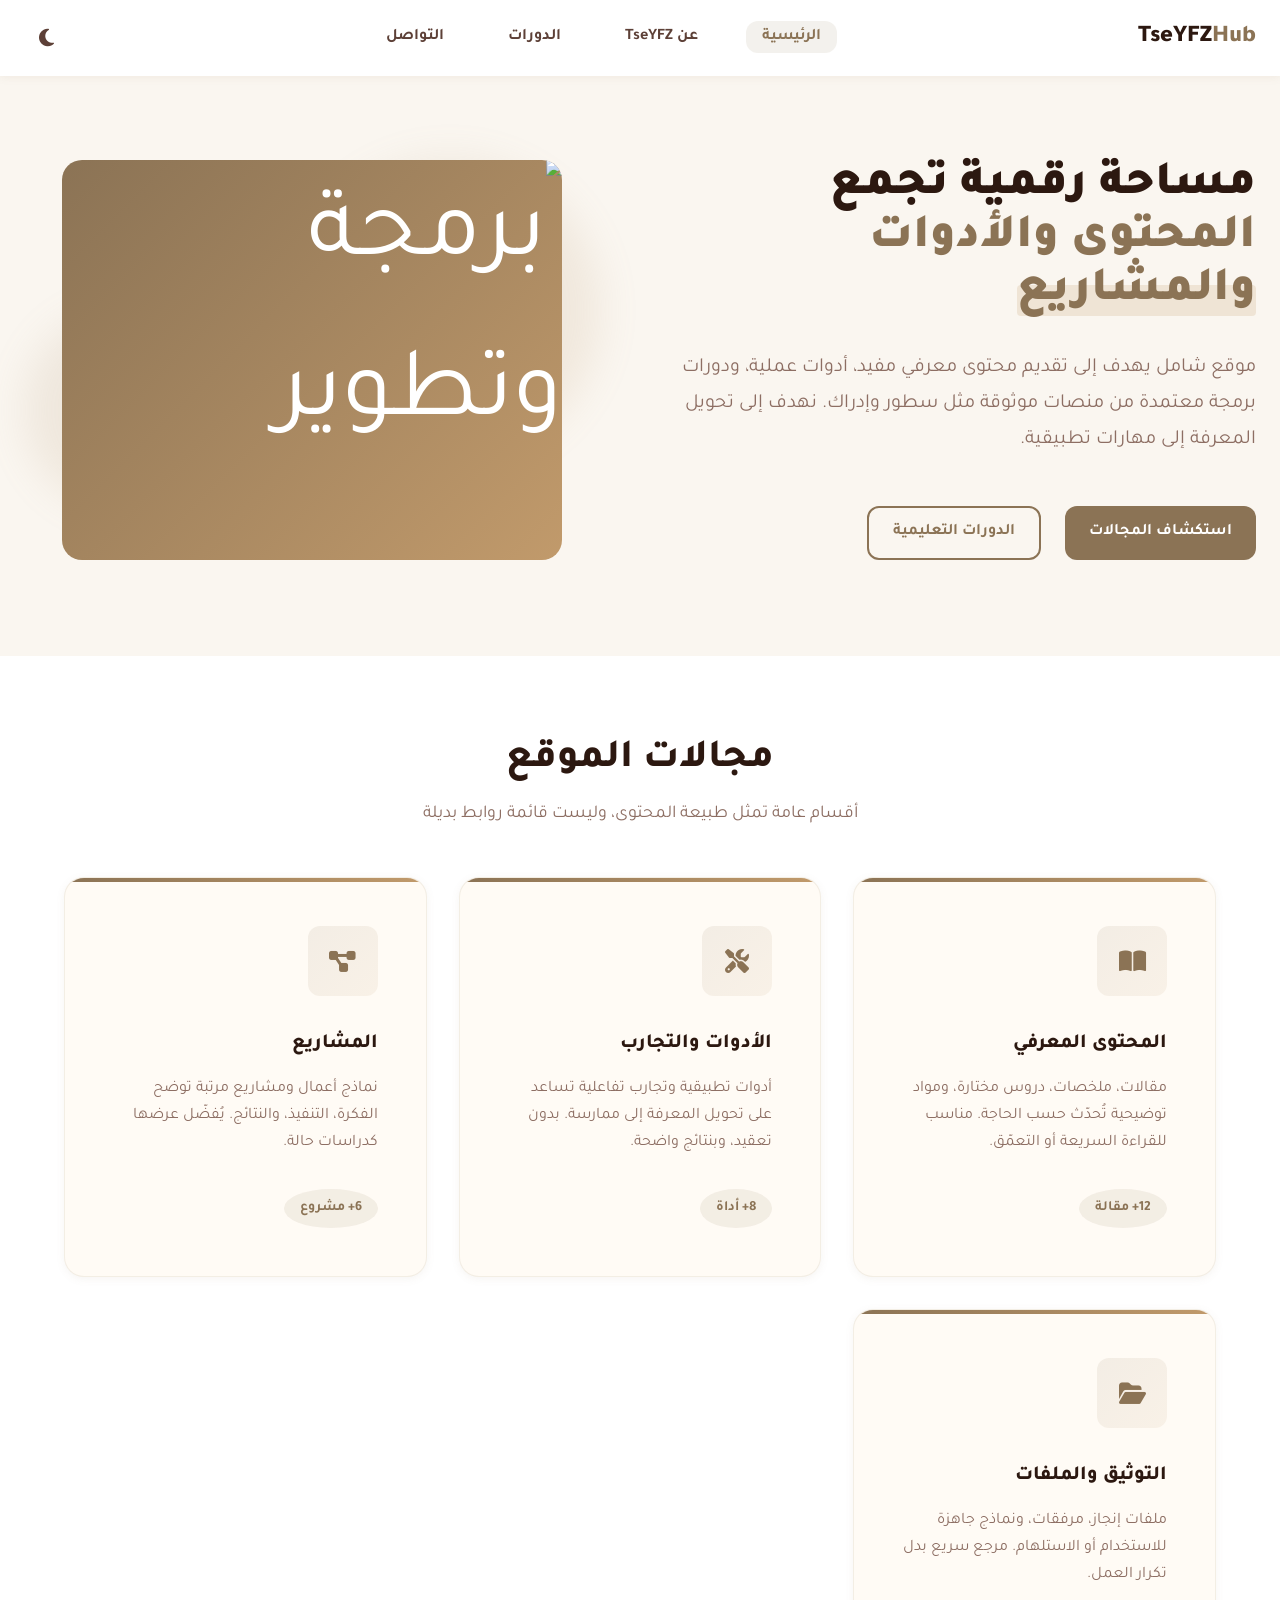
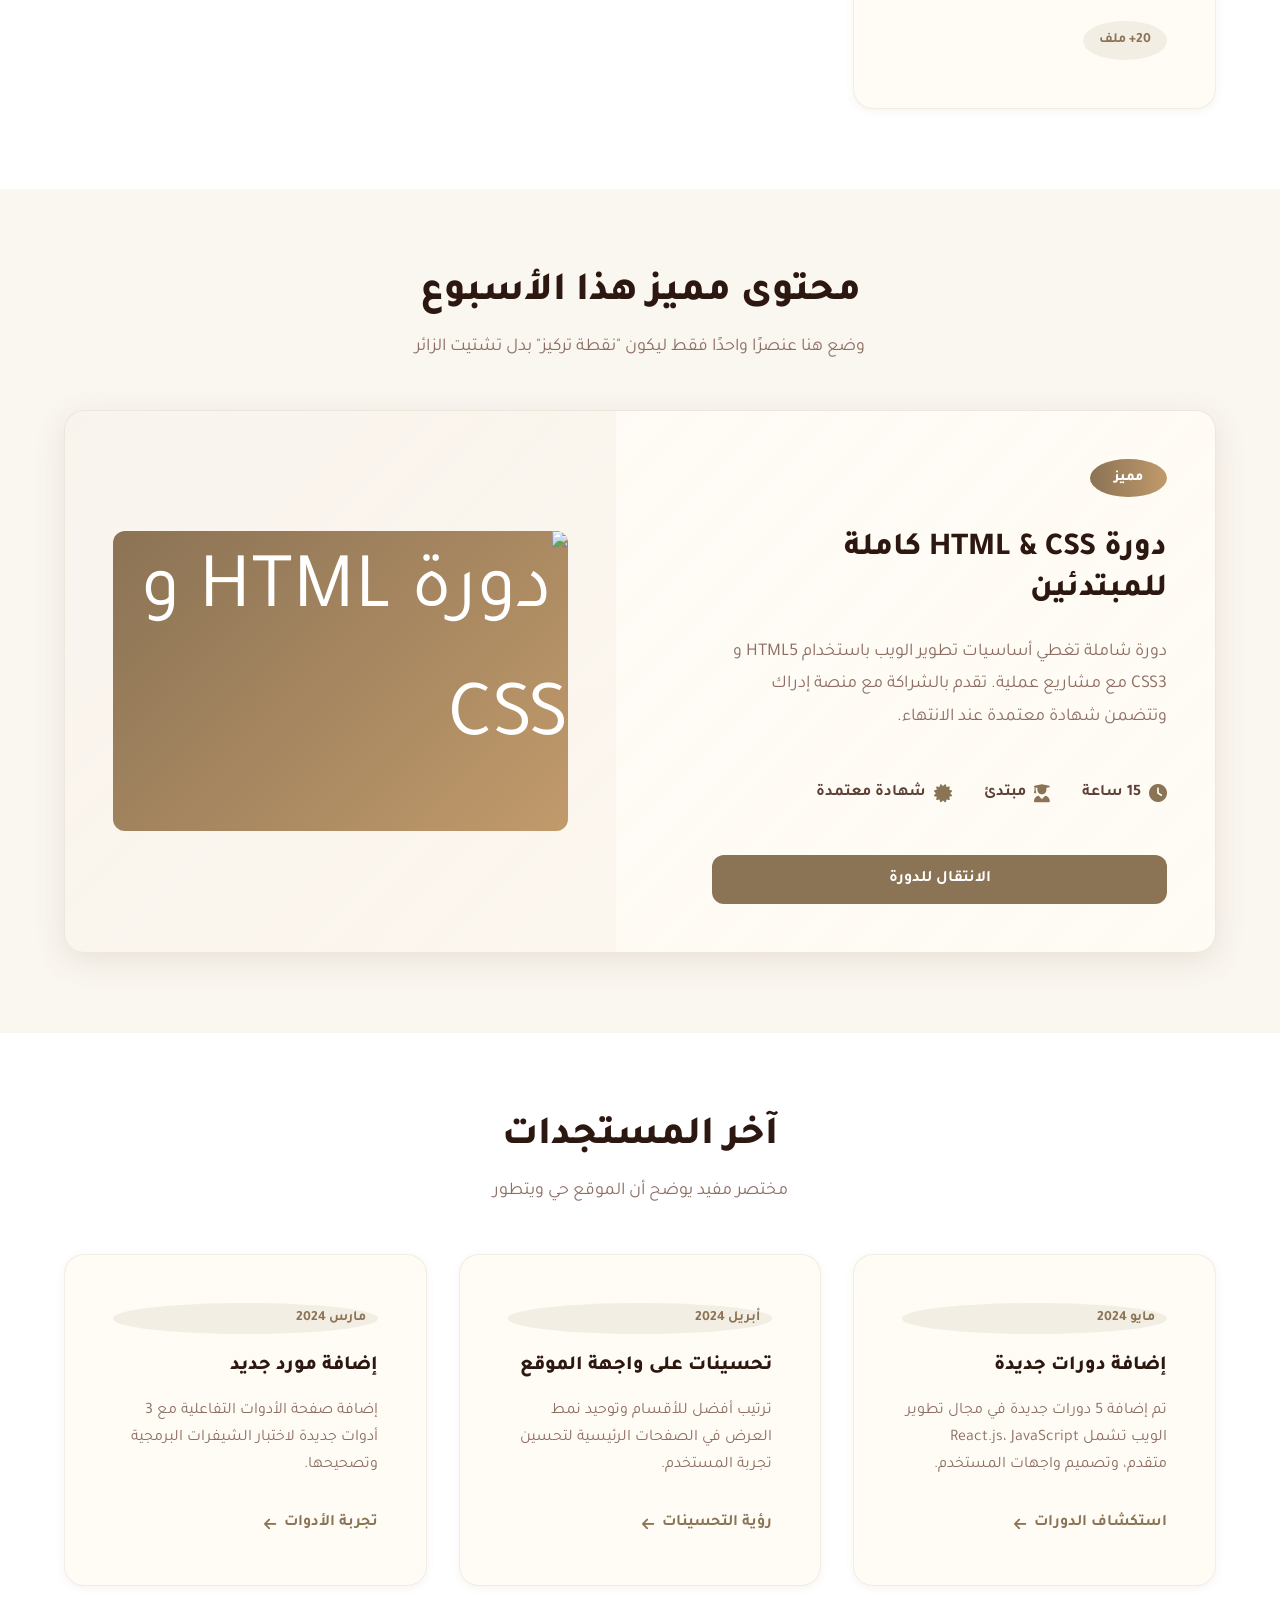
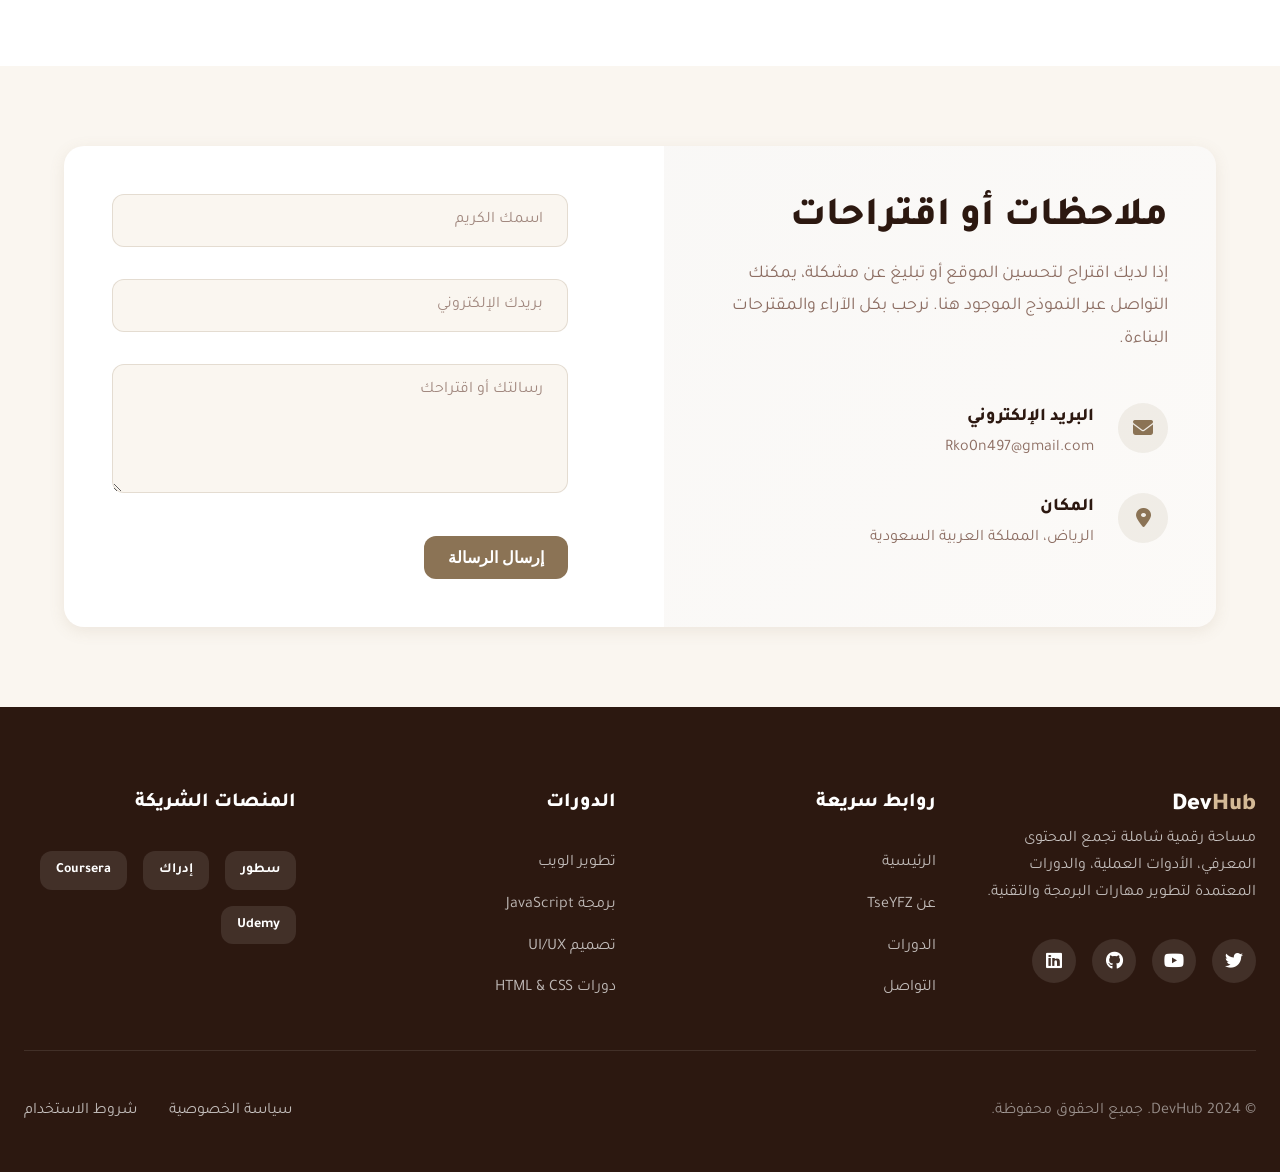
==== index.html @ 68498451 "Add files via upload" ====
<!DOCTYPE html>
<html lang="ar" dir="rtl">
<head>
    <meta charset="UTF-8">
    <meta name="viewport" content="width=device-width, initial-scale=1.0">
    <title>مطور ويب | مساحة رقمية للمعرفة والتطوير</title>
    <link rel="stylesheet" href="style.css">
    <link rel="stylesheet" href="https://cdnjs.cloudflare.com/ajax/libs/font-awesome/6.4.0/css/all.min.css">
    <link rel="preconnect" href="https://fonts.googleapis.com">
    <link rel="preconnect" href="https://fonts.gstatic.com" crossorigin>
    <link href="https://fonts.googleapis.com/css2?family=Tajawal:wght@300;400;500;700;800;900&display=swap" rel="stylesheet">
    <link rel="stylesheet" href="https://cdnjs.cloudflare.com/ajax/libs/font-awesome/6.4.0/css/all.min.css">
</head>
<body>
    <!-- شريط التنقل -->
    <nav class="navbar">
        <div class="nav-container">
            <div class="logo">
                <a href="index.html">TseYFZ<span>Hub</span></a>
            </div>
            <ul class="nav-menu">
                <li><a href="index.html" class="active">الرئيسية</a></li>
                <li><a href="about.html">عن TseYFZ</a></li>
                <li><a href="courses.html">الدورات</a></li>
                <li><a href="#contact">التواصل</a></li>
            </ul>
            <div class="nav-actions">
                <button class="theme-toggle" id="themeToggle" aria-label="تبديل وضع الألوان">
                    <i class="fas fa-moon"></i>
                </button>
                <div class="mobile-menu-btn" id="mobileMenuBtn">
                    <span></span>
                    <span></span>
                    <span></span>
                </div>
            </div>
        </div>
    </nav>

    <!-- القسم الرئيسي -->
    <section class="hero">
        <div class="hero-container">
            <div class="hero-content">
                <h1 class="hero-title">مساحة رقمية تجمع <span class="highlight">المحتوى والأدوات والمشاريع</span></h1>
                <p class="hero-description">
                    موقع شامل يهدف إلى تقديم محتوى معرفي مفيد، أدوات عملية، ودورات برمجة معتمدة من منصات موثوقة مثل سطور وإدراك. نهدف إلى تحويل المعرفة إلى مهارات تطبيقية.
                </p>
                <div class="hero-buttons">
                    <a href="#domains" class="btn btn-primary">استكشاف المجالات</a>
                    <a href="courses.html" class="btn btn-secondary">الدورات التعليمية</a>
                </div>
            </div>
            <div class="hero-image">
                <div class="floating-shape shape-1"></div>
                <div class="floating-shape shape-2"></div>
                <div class="floating-shape shape-3"></div>
                <img src="https://i.postimg.cc/tJmXvW1V/lqtt-shasht-5-2-2026-161157-www-bing-com.jpg" alt="برمجة وتطوير" class="hero-img">
            </div>
        </div>
    </section>

    <!-- مجالات الموقع -->
    <section class="domains-section" id="domains">
        <div class="section-container">
            <div class="section-header">
                <h2 class="section-title">مجالات الموقع</h2>
                <p class="section-subtitle">أقسام عامة تمثل طبيعة المحتوى، وليست قائمة روابط بديلة</p>
            </div>
            <div class="domains-grid">
                <div class="domain-card">
                    <div class="domain-icon">
                        <i class="fas fa-book-open"></i>
                    </div>
                    <h3 class="domain-title">المحتوى المعرفي</h3>
                    <p class="domain-description">
                        مقالات، ملخصات، دروس مختارة، ومواد توضيحية تُحدّث حسب الحاجة. مناسب للقراءة السريعة أو التعمّق.
                    </p>
                    <div class="domain-count">12+ مقالة</div>
                </div>
                <div class="domain-card">
                    <div class="domain-icon">
                        <i class="fas fa-tools"></i>
                    </div>
                    <h3 class="domain-title">الأدوات والتجارب</h3>
                    <p class="domain-description">
                        أدوات تطبيقية وتجارب تفاعلية تساعد على تحويل المعرفة إلى ممارسة. بدون تعقيد، وبنتائج واضحة.
                    </p>
                    <div class="domain-count">8+ أداة</div>
                </div>
                <div class="domain-card">
                    <div class="domain-icon">
                        <i class="fas fa-project-diagram"></i>
                    </div>
                    <h3 class="domain-title">المشاريع</h3>
                    <p class="domain-description">
                        نماذج أعمال ومشاريع مرتبة توضح الفكرة، التنفيذ، والنتائج. يُفضّل عرضها كدراسات حالة.
                    </p>
                    <div class="domain-count">6+ مشروع</div>
                </div>
                <div class="domain-card">
                    <div class="domain-icon">
                        <i class="fas fa-folder-open"></i>
                    </div>
                    <h3 class="domain-title">التوثيق والملفات</h3>
                    <p class="domain-description">
                        ملفات إنجاز، مرفقات، ونماذج جاهزة للاستخدام أو الاستلهام. مرجع سريع بدل تكرار العمل.
                    </p>
                    <div class="domain-count">20+ ملف</div>
                </div>
            </div>
        </div>
    </section>

    <!-- محتوى الأسبوع المميز -->
    <section class="featured-section">
        <div class="section-container">
            <div class="section-header">
                <h2 class="section-title">محتوى مميز هذا الأسبوع</h2>
                <p class="section-subtitle">وضع هنا عنصرًا واحدًا فقط ليكون "نقطة تركيز" بدل تشتيت الزائر</p>
            </div>
            <div class="featured-card">
                <div class="featured-content">
                    <div class="featured-badge">مميز</div>
                    <h3 class="featured-title">دورة HTML & CSS كاملة للمبتدئين</h3>
                    <p class="featured-description">
                        دورة شاملة تغطي أساسيات تطوير الويب باستخدام HTML5 و CSS3 مع مشاريع عملية. تقدم بالشراكة مع منصة إدراك وتتضمن شهادة معتمدة عند الانتهاء.
                    </p>
                    <div class="featured-stats">
                        <div class="stat">
                            <i class="fas fa-clock"></i>
                            <span>15 ساعة</span>
                        </div>
                        <div class="stat">
                            <i class="fas fa-user-graduate"></i>
                            <span>مبتدئ</span>
                        </div>
                        <div class="stat">
                            <i class="fas fa-certificate"></i>
                            <span>شهادة معتمدة</span>
                        </div>
                    </div>
                    <a href="courses.html" class="btn btn-primary">الانتقال للدورة</a>
                </div>
                <div class="featured-image">
                    <img src="https://img.freepik.com/free-photo/html-system-websites-concept_23-2150376770.jpg" alt="دورة HTML و CSS">
                </div>
            </div>
        </div>
    </section>

    <!-- آخر المستجدات -->
    <section class="updates-section">
        <div class="section-container">
            <div class="section-header">
                <h2 class="section-title">آخر المستجدات</h2>
                <p class="section-subtitle">مختصر مفيد يوضح أن الموقع حي ويتطور</p>
            </div>
            <div class="updates-grid">
                <div class="update-card">
                    <div class="update-date">مايو 2024</div>
                    <h3 class="update-title">إضافة دورات جديدة</h3>
                    <p class="update-description">
                        تم إضافة 5 دورات جديدة في مجال تطوير الويب تشمل React.js، JavaScript متقدم، وتصميم واجهات المستخدم.
                    </p>
                    <a href="courses.html" class="update-link">استكشاف الدورات <i class="fas fa-arrow-left"></i></a>
                </div>
                <div class="update-card">
                    <div class="update-date">أبريل 2024</div>
                    <h3 class="update-title">تحسينات على واجهة الموقع</h3>
                    <p class="update-description">
                        ترتيب أفضل للأقسام وتوحيد نمط العرض في الصفحات الرئيسية لتحسين تجربة المستخدم.
                    </p>
                    <a href="index.html" class="update-link">رؤية التحسينات <i class="fas fa-arrow-left"></i></a>
                </div>
                <div class="update-card">
                    <div class="update-date">مارس 2024</div>
                    <h3 class="update-title">إضافة مورد جديد</h3>
                    <p class="update-description">
                        إضافة صفحة الأدوات التفاعلية مع 3 أدوات جديدة لاختبار الشيفرات البرمجية وتصحيحها.
                    </p>
                    <a href="#" class="update-link">تجربة الأدوات <i class="fas fa-arrow-left"></i></a>
                </div>
            </div>
        </div>
    </section>

    <!-- التواصل -->
    <section class="contact-section" id="contact">
        <div class="section-container">
            <div class="contact-container">
                <div class="contact-info">
                    <h2 class="section-title">ملاحظات أو اقتراحات</h2>
                    <p class="contact-description">
                        إذا لديك اقتراح لتحسين الموقع أو تبليغ عن مشكلة، يمكنك التواصل عبر النموذج الموجود هنا. نرحب بكل الآراء والمقترحات البناءة.
                    </p>
                    <div class="contact-details">
                        <div class="contact-item">
                            <i class="fas fa-envelope"></i>
                            <div>
                                <h4>البريد الإلكتروني</h4>
                                <p>Rko0n497@gmail.com</p>
                            </div>
                        </div>
                        <div class="contact-item">
                            <i class="fas fa-map-marker-alt"></i>
                            <div>
                                <h4>المكان</h4>
                                <p>الرياض، المملكة العربية السعودية</p>
                            </div>
                        </div>
                    </div>
                </div>
                <div class="contact-form">
                    <form id="contactForm">
                        <div class="form-group">
                            <input type="text" id="name" placeholder="اسمك الكريم" required>
                        </div>
                        <div class="form-group">
                            <input type="email" id="email" placeholder="بريدك الإلكتروني" required>
                        </div>
                        <div class="form-group">
                            <textarea id="message" rows="5" placeholder="رسالتك أو اقتراحك" required></textarea>
                        </div>
                        <button type="submit" class="btn btn-primary">إرسال الرسالة</button>
                    </form>
                </div>
            </div>
        </div>
    </section>

    <!-- تذييل الصفحة -->
    <footer class="footer">
        <div class="footer-container">
            <div class="footer-grid">
                <div class="footer-col">
                    <div class="logo">
                        <a href="index.html">Dev<span>Hub</span></a>
                    </div>
                    <p class="footer-description">
                        مساحة رقمية شاملة تجمع المحتوى المعرفي، الأدوات العملية، والدورات المعتمدة لتطوير مهارات البرمجة والتقنية.
                    </p>
                    <div class="social-links">
                        <a href="#" aria-label="تويتر"><i class="fab fa-twitter"></i></a>
                        <a href="#" aria-label="يوتيوب"><i class="fab fa-youtube"></i></a>
                        <a href="#" aria-label="جيت هاب"><i class="fab fa-github"></i></a>
                        <a href="#" aria-label="لينكد إن"><i class="fab fa-linkedin"></i></a>
                    </div>
                </div>
                <div class="footer-col">
                    <h3 class="footer-title">روابط سريعة</h3>
                    <ul class="footer-links">
                        <li><a href="index.html">الرئيسية</a></li>
                        <li><a href="about.html">عن TseYFZ</a></li>
                        <li><a href="courses.html">الدورات</a></li>
                        <li><a href="#contact">التواصل</a></li>
                    </ul>
                </div>
                <div class="footer-col">
                    <h3 class="footer-title">الدورات</h3>
                    <ul class="footer-links">
                        <li><a href="courses.html">تطوير الويب</a></li>
                        <li><a href="courses.html">برمجة JavaScript</a></li>
                        <li><a href="courses.html">تصميم UI/UX</a></li>
                        <li><a href="courses.html">دورات HTML & CSS</a></li>
                    </ul>
                </div>
                <div class="footer-col">
                    <h3 class="footer-title">المنصات الشريكة</h3>
                    <div class="platforms">
                        <div class="platform">سطور</div>
                        <div class="platform">إدراك</div>
                        <div class="platform">Coursera</div>
                        <div class="platform">Udemy</div>
                    </div>
                </div>
            </div>
            <div class="footer-bottom">
                <p class="copyright">© 2024 DevHub. جميع الحقوق محفوظة.</p>
                <div class="footer-links-bottom">
                    <a href="#">سياسة الخصوصية</a>
                    <a href="#">شروط الاستخدام</a>
                </div>
            </div>
        </div>
    </footer>

    <script src="script.js"></script>
</body>
</html>
---- style.css ----
/* ===========================================
   إعدادات عامة وأساسيات الموقع
   =========================================== */
:root {
    /* الألوان الرئيسية - مستوحاة من alnutayfi.com */
    --primary-color: #8B7355; /* البني الدافئ */
    --primary-dark: #6F5B41;
    --primary-light: #A99276;
    --secondary-color: #D4B996; /* البيج الفاتح */
    --accent-color: #C19A6B; /* ذهبي فاتح */
    
    /* ألوان النص */
    --text-dark: #2C1810;
    --text-medium: #5D4037;
    --text-light: #8D6E63;
    --text-lighter: #A1887F;
    
    /* ألوان الخلفيات */
    --bg-light: #FAF6F0;
    --bg-white: #FFFFFF;
    --bg-card: #FFFBF5;
    --bg-footer: #2C1810;
    
    /* ألوان إضافية */
    --success-color: #4CAF50;
    --warning-color: #FF9800;
    --error-color: #F44336;
    --info-color: #2196F3;
    
    /* الظلال */
    --shadow-sm: 0 2px 8px rgba(139, 115, 85, 0.08);
    --shadow-md: 0 4px 16px rgba(139, 115, 85, 0.12);
    --shadow-lg: 0 8px 30px rgba(139, 115, 85, 0.15);
    
    /* الزوايا المستديرة */
    --radius-sm: 6px;
    --radius-md: 12px;
    --radius-lg: 20px;
    --radius-full: 50%;
    
    /* التباعد */
    --space-xs: 0.5rem;
    --space-sm: 1rem;
    --space-md: 1.5rem;
    --space-lg: 2rem;
    --space-xl: 3rem;
    --space-xxl: 5rem;
    
    /* الخطوط */
    --font-primary: 'Tajawal', -apple-system, BlinkMacSystemFont, 'Segoe UI', sans-serif;
    --font-size-xs: 0.75rem;
    --font-size-sm: 0.875rem;
    --font-size-md: 1rem;
    --font-size-lg: 1.125rem;
    --font-size-xl: 1.25rem;
    --font-size-2xl: 1.5rem;
    --font-size-3xl: 2rem;
    --font-size-4xl: 2.5rem;
    --font-size-5xl: 3rem;
    
    /* التحولات */
    --transition-fast: 0.2s ease;
    --transition-normal: 0.3s ease;
    --transition-slow: 0.5s ease;
}

/* وضع الألوان الداكن */
[data-theme="dark"] {
    --primary-color: #C19A6B;
    --primary-dark: #A99276;
    --primary-light: #8B7355;
    --secondary-color: #6F5B41;
    --accent-color: #D4B996;
    
    --text-dark: #FAF6F0;
    --text-medium: #E0D6C9;
    --text-light: #A1887F;
    --text-lighter: #8D6E63;
    
    --bg-light: #1A1209;
    --bg-white: #2C1810;
    --bg-card: #3E2A1E;
    --bg-footer: #1A1209;
    
    --shadow-sm: 0 2px 8px rgba(0, 0, 0, 0.2);
    --shadow-md: 0 4px 16px rgba(0, 0, 0, 0.3);
    --shadow-lg: 0 8px 30px rgba(0, 0, 0, 0.4);
}

/* إعادة الضبط */
* {
    margin: 0;
    padding: 0;
    box-sizing: border-box;
}

html {
    scroll-behavior: smooth;
}

body {
    font-family: var(--font-primary);
    color: var(--text-dark);
    background-color: var(--bg-light);
    line-height: 1.6;
    transition: background-color var(--transition-normal), color var(--transition-normal);
    overflow-x: hidden;
}

a {
    text-decoration: none;
    color: inherit;
    transition: color var(--transition-fast);
}

ul {
    list-style: none;
}

img {
    max-width: 100%;
    height: auto;
    display: block;
}

.container {
    width: 100%;
    max-width: 1400px;
    margin: 0 auto;
    padding: 0 var(--space-md);
}

.section-container {
    width: 100%;
    max-width: 1200px;
    margin: 0 auto;
    padding: 0 var(--space-md);
}

.btn {
    display: inline-flex;
    align-items: center;
    justify-content: center;
    padding: 0.75rem 1.5rem;
    border-radius: var(--radius-md);
    font-weight: 700;
    font-size: var(--font-size-md);
    cursor: pointer;
    transition: all var(--transition-normal);
    border: none;
    gap: 0.5rem;
}

.btn-primary {
    background-color: var(--primary-color);
    color: white;
}

.btn-primary:hover {
    background-color: var(--primary-dark);
    transform: translateY(-2px);
    box-shadow: var(--shadow-md);
}

.btn-secondary {
    background-color: transparent;
    color: var(--primary-color);
    border: 2px solid var(--primary-color);
}

.btn-secondary:hover {
    background-color: var(--primary-color);
    color: white;
    transform: translateY(-2px);
}

.section-header {
    text-align: center;
    margin-bottom: var(--space-xl);
}

.section-title {
    font-size: var(--font-size-4xl);
    font-weight: 800;
    color: var(--text-dark);
    margin-bottom: var(--space-sm);
    line-height: 1.2;
}

.section-subtitle {
    font-size: var(--font-size-lg);
    color: var(--text-light);
    max-width: 700px;
    margin: 0 auto;
}

.highlight {
    color: var(--primary-color);
    position: relative;
}

.highlight::after {
    content: '';
    position: absolute;
    bottom: 0;
    right: 0;
    width: 100%;
    height: 30%;
    background-color: rgba(193, 154, 107, 0.2);
    z-index: -1;
    border-radius: 4px;
}

/* ===========================================
   شريط التنقل
   =========================================== */
.navbar {
    position: fixed;
    top: 0;
    right: 0;
    width: 100%;
    background-color: rgba(255, 255, 255, 0.95);
    backdrop-filter: blur(10px);
    z-index: 1000;
    padding: 1rem 0;
    box-shadow: var(--shadow-sm);
    transition: all var(--transition-normal);
}

[data-theme="dark"] .navbar {
    background-color: rgba(44, 24, 16, 0.95);
}

.nav-container {
    display: flex;
    justify-content: space-between;
    align-items: center;
    max-width: 1400px;
    margin: 0 auto;
    padding: 0 var(--space-md);
}

.logo a {
    font-size: var(--font-size-2xl);
    font-weight: 900;
    color: var(--text-dark);
}

.logo span {
    color: var(--primary-color);
}

.nav-menu {
    display: flex;
    gap: var(--space-lg);
}

.nav-menu li a {
    font-weight: 700;
    font-size: var(--font-size-md);
    color: var(--text-medium);
    padding: 0.5rem 1rem;
    border-radius: var(--radius-md);
    transition: all var(--transition-fast);
}

.nav-menu li a:hover,
.nav-menu li a.active {
    color: var(--primary-color);
    background-color: rgba(139, 115, 85, 0.1);
}

.nav-actions {
    display: flex;
    align-items: center;
    gap: var(--space-md);
}

.theme-toggle {
    background: none;
    border: none;
    font-size: var(--font-size-xl);
    color: var(--text-medium);
    cursor: pointer;
    width: 44px;
    height: 44px;
    display: flex;
    align-items: center;
    justify-content: center;
    border-radius: var(--radius-full);
    transition: all var(--transition-fast);
}

.theme-toggle:hover {
    background-color: rgba(139, 115, 85, 0.1);
    color: var(--primary-color);
}

.mobile-menu-btn {
    display: none;
    flex-direction: column;
    gap: 4px;
    cursor: pointer;
    padding: 10px;
}

.mobile-menu-btn span {
    width: 25px;
    height: 3px;
    background-color: var(--text-dark);
    border-radius: 2px;
    transition: var(--transition-normal);
}

/* ===========================================
   القسم الرئيسي (Hero)
   =========================================== */
.hero {
    padding: 10rem 0 6rem;
    overflow: hidden;
    position: relative;
}

.hero-container {
    display: grid;
    grid-template-columns: 1fr 1fr;
    gap: var(--space-xxl);
    align-items: center;
    max-width: 1400px;
    margin: 0 auto;
    padding: 0 var(--space-md);
}

.hero-content {
    max-width: 600px;
}

.hero-title {
    font-size: var(--font-size-5xl);
    font-weight: 900;
    line-height: 1.1;
    margin-bottom: var(--space-lg);
    color: var(--text-dark);
}

.hero-description {
    font-size: var(--font-size-xl);
    color: var(--text-light);
    margin-bottom: var(--space-xl);
    line-height: 1.8;
}

.hero-buttons {
    display: flex;
    gap: var(--space-md);
    flex-wrap: wrap;
}

.hero-image {
    position: relative;
    display: flex;
    justify-content: center;
    align-items: center;
}

.hero-img {
    max-width: 100%;
    z-index: 2;
    position: relative;
    animation: float 6s ease-in-out infinite;
}

.floating-shape {
    position: absolute;
    border-radius: var(--radius-full);
    background: linear-gradient(135deg, var(--primary-light), var(--accent-color));
    opacity: 0.15;
    filter: blur(20px);
}

.shape-1 {
    width: 300px;
    height: 300px;
    top: 0;
    right: 0;
    animation: float 8s ease-in-out infinite 1s;
}

.shape-2 {
    width: 200px;
    height: 200px;
    bottom: 50px;
    left: 0;
    animation: float 10s ease-in-out infinite 2s;
}

.shape-3 {
    width: 150px;
    height: 150px;
    top: 50%;
    right: 100px;
    animation: float 7s ease-in-out infinite 0.5s;
}

@keyframes float {
    0%, 100% { transform: translateY(0); }
    50% { transform: translateY(-20px); }
}

/* ===========================================
   مجالات الموقع
   =========================================== */
.domains-section {
    padding: var(--space-xxl) 0;
    background-color: var(--bg-white);
}

.domains-grid {
    display: grid;
    grid-template-columns: repeat(auto-fit, minmax(280px, 1fr));
    gap: var(--space-lg);
}

.domain-card {
    background-color: var(--bg-card);
    border-radius: var(--radius-lg);
    padding: var(--space-xl);
    box-shadow: var(--shadow-sm);
    transition: all var(--transition-normal);
    border: 1px solid rgba(139, 115, 85, 0.1);
    position: relative;
    overflow: hidden;
}

.domain-card:hover {
    transform: translateY(-10px);
    box-shadow: var(--shadow-lg);
    border-color: var(--primary-light);
}

.domain-card::before {
    content: '';
    position: absolute;
    top: 0;
    right: 0;
    width: 100%;
    height: 4px;
    background: linear-gradient(90deg, var(--primary-color), var(--accent-color));
}

.domain-icon {
    width: 70px;
    height: 70px;
    background: linear-gradient(135deg, rgba(139, 115, 85, 0.1), rgba(193, 154, 107, 0.1));
    border-radius: var(--radius-md);
    display: flex;
    align-items: center;
    justify-content: center;
    margin-bottom: var(--space-lg);
    font-size: var(--font-size-2xl);
    color: var(--primary-color);
}

.domain-title {
    font-size: var(--font-size-xl);
    font-weight: 800;
    margin-bottom: var(--space-sm);
    color: var(--text-dark);
}

.domain-description {
    color: var(--text-light);
    margin-bottom: var(--space-lg);
    line-height: 1.7;
}

.domain-count {
    display: inline-block;
    padding: 0.5rem 1rem;
    background-color: rgba(139, 115, 85, 0.1);
    color: var(--primary-color);
    border-radius: var(--radius-full);
    font-weight: 700;
    font-size: var(--font-size-sm);
}

/* ===========================================
   محتوى الأسبوع المميز
   =========================================== */
.featured-section {
    padding: var(--space-xxl) 0;
    background-color: var(--bg-light);
}

.featured-card {
    display: grid;
    grid-template-columns: 1fr 1fr;
    gap: var(--space-xl);
    background: linear-gradient(135deg, var(--bg-card), rgba(255, 251, 245, 0.9));
    border-radius: var(--radius-lg);
    overflow: hidden;
    box-shadow: var(--shadow-lg);
    border: 1px solid rgba(139, 115, 85, 0.15);
}

.featured-content {
    padding: var(--space-xl);
    display: flex;
    flex-direction: column;
    justify-content: center;
}

.featured-badge {
    display: inline-block;
    background: linear-gradient(90deg, var(--primary-color), var(--accent-color));
    color: white;
    padding: 0.5rem 1.5rem;
    border-radius: var(--radius-full);
    font-weight: 800;
    font-size: var(--font-size-sm);
    margin-bottom: var(--space-lg);
    align-self: flex-start;
}

.featured-title {
    font-size: var(--font-size-3xl);
    font-weight: 800;
    margin-bottom: var(--space-md);
    color: var(--text-dark);
    line-height: 1.3;
}

.featured-description {
    color: var(--text-light);
    margin-bottom: var(--space-xl);
    line-height: 1.8;
    font-size: var(--font-size-lg);
}

.featured-stats {
    display: flex;
    gap: var(--space-lg);
    margin-bottom: var(--space-xl);
    flex-wrap: wrap;
}

.stat {
    display: flex;
    align-items: center;
    gap: 0.5rem;
    color: var(--text-medium);
    font-weight: 700;
}

.stat i {
    color: var(--primary-color);
    font-size: var(--font-size-lg);
}

.featured-image {
    display: flex;
    align-items: center;
    justify-content: center;
    padding: var(--space-xl);
    background: linear-gradient(135deg, rgba(139, 115, 85, 0.05), rgba(193, 154, 107, 0.05));
}

.featured-image img {
    max-width: 100%;
    border-radius: var(--radius-md);
}

/* ===========================================
   آخر المستجدات
   =========================================== */
.updates-section {
    padding: var(--space-xxl) 0;
    background-color: var(--bg-white);
}

.updates-grid {
    display: grid;
    grid-template-columns: repeat(auto-fit, minmax(320px, 1fr));
    gap: var(--space-lg);
}

.update-card {
    background-color: var(--bg-card);
    border-radius: var(--radius-lg);
    padding: var(--space-xl);
    box-shadow: var(--shadow-sm);
    transition: all var(--transition-normal);
    border: 1px solid rgba(139, 115, 85, 0.1);
    height: 100%;
    display: flex;
    flex-direction: column;
}

.update-card:hover {
    transform: translateY(-5px);
    box-shadow: var(--shadow-md);
    border-color: var(--primary-light);
}

.update-date {
    font-size: var(--font-size-sm);
    color: var(--primary-color);
    font-weight: 700;
    margin-bottom: var(--space-sm);
    display: inline-block;
    padding: 0.25rem 0.75rem;
    background-color: rgba(139, 115, 85, 0.1);
    border-radius: var(--radius-full);
}

.update-title {
    font-size: var(--font-size-xl);
    font-weight: 800;
    margin-bottom: var(--space-sm);
    color: var(--text-dark);
}

.update-description {
    color: var(--text-light);
    margin-bottom: var(--space-lg);
    line-height: 1.7;
    flex-grow: 1;
}

.update-link {
    color: var(--primary-color);
    font-weight: 700;
    display: inline-flex;
    align-items: center;
    gap: 0.5rem;
    margin-top: auto;
}

.update-link:hover {
    gap: 0.75rem;
}

.update-link i {
    font-size: var(--font-size-sm);
    transition: transform var(--transition-fast);
}

.update-link:hover i {
    transform: translateX(-5px);
}

/* ===========================================
   قسم التواصل
   =========================================== */
.contact-section {
    padding: var(--space-xxl) 0;
    background-color: var(--bg-light);
}

.contact-container {
    display: grid;
    grid-template-columns: 1fr 1fr;
    gap: var(--space-xl);
    background-color: var(--bg-white);
    border-radius: var(--radius-lg);
    overflow: hidden;
    box-shadow: var(--shadow-md);
}

.contact-info {
    padding: var(--space-xl);
    background: linear-gradient(135deg, rgba(139, 115, 85, 0.05), rgba(193, 154, 107, 0.05));
}

.contact-description {
    color: var(--text-light);
    margin-bottom: var(--space-xl);
    line-height: 1.8;
    font-size: var(--font-size-lg);
}

.contact-details {
    display: flex;
    flex-direction: column;
    gap: var(--space-lg);
}

.contact-item {
    display: flex;
    gap: var(--space-md);
    align-items: flex-start;
}

.contact-item i {
    font-size: var(--font-size-xl);
    color: var(--primary-color);
    background-color: rgba(139, 115, 85, 0.1);
    width: 50px;
    height: 50px;
    display: flex;
    align-items: center;
    justify-content: center;
    border-radius: var(--radius-full);
    flex-shrink: 0;
}

.contact-item h4 {
    font-size: var(--font-size-lg);
    font-weight: 800;
    margin-bottom: 0.25rem;
    color: var(--text-dark);
}

.contact-item p {
    color: var(--text-light);
}

.contact-form {
    padding: var(--space-xl);
}

.form-group {
    margin-bottom: var(--space-lg);
}

.form-group input,
.form-group textarea {
    width: 100%;
    padding: 1rem 1.5rem;
    border: 1px solid rgba(139, 115, 85, 0.2);
    border-radius: var(--radius-md);
    font-family: var(--font-primary);
    font-size: var(--font-size-md);
    color: var(--text-dark);
    background-color: var(--bg-light);
    transition: all var(--transition-fast);
}

.form-group input:focus,
.form-group textarea:focus {
    outline: none;
    border-color: var(--primary-color);
    box-shadow: 0 0 0 3px rgba(139, 115, 85, 0.1);
}

.form-group input::placeholder,
.form-group textarea::placeholder {
    color: var(--text-lighter);
}

/* ===========================================
   تذييل الصفحة
   =========================================== */
.footer {
    background-color: var(--bg-footer);
    color: white;
    padding: var(--space-xxl) 0 var(--space-xl);
}

.footer-container {
    max-width: 1400px;
    margin: 0 auto;
    padding: 0 var(--space-md);
}

.footer-grid {
    display: grid;
    grid-template-columns: repeat(auto-fit, minmax(250px, 1fr));
    gap: var(--space-xl);
    margin-bottom: var(--space-xl);
}

.footer-col {
    display: flex;
    flex-direction: column;
}

.footer .logo a {
    color: white;
    font-size: var(--font-size-2xl);
    margin-bottom: var(--space-md);
}

.footer .logo span {
    color: var(--secondary-color);
}

.footer-description {
    color: rgba(255, 255, 255, 0.7);
    margin-bottom: var(--space-lg);
    line-height: 1.7;
}

.social-links {
    display: flex;
    gap: var(--space-sm);
}

.social-links a {
    width: 44px;
    height: 44px;
    display: flex;
    align-items: center;
    justify-content: center;
    background-color: rgba(255, 255, 255, 0.1);
    border-radius: var(--radius-full);
    font-size: var(--font-size-lg);
    transition: all var(--transition-fast);
}

.social-links a:hover {
    background-color: var(--primary-color);
    transform: translateY(-3px);
}

.footer-title {
    font-size: var(--font-size-xl);
    font-weight: 800;
    margin-bottom: var(--space-lg);
    color: white;
}

.footer-links {
    display: flex;
    flex-direction: column;
    gap: var(--space-sm);
}

.footer-links li a {
    color: rgba(255, 255, 255, 0.7);
    transition: color var(--transition-fast);
}

.footer-links li a:hover {
    color: var(--secondary-color);
    padding-right: 5px;
}

.platforms {
    display: flex;
    flex-wrap: wrap;
    gap: var(--space-sm);
}

.platform {
    padding: 0.5rem 1rem;
    background-color: rgba(255, 255, 255, 0.1);
    border-radius: var(--radius-md);
    color: white;
    font-size: var(--font-size-sm);
    font-weight: 700;
}

.footer-bottom {
    display: flex;
    justify-content: space-between;
    align-items: center;
    padding-top: var(--space-xl);
    border-top: 1px solid rgba(255, 255, 255, 0.1);
    flex-wrap: wrap;
    gap: var(--space-md);
}

.copyright {
    color: rgba(255, 255, 255, 0.5);
}

.footer-links-bottom {
    display: flex;
    gap: var(--space-lg);
}

.footer-links-bottom a {
    color: rgba(255, 255, 255, 0.7);
    transition: color var(--transition-fast);
}

.footer-links-bottom a:hover {
    color: var(--secondary-color);
}

/* ===========================================
   التجاوب مع الأجهزة المختلفة
   =========================================== */
@media (max-width: 1200px) {
    .hero-title {
        font-size: var(--font-size-4xl);
    }
    
    .section-title {
        font-size: var(--font-size-3xl);
    }
}

@media (max-width: 992px) {
    .hero-container,
    .featured-card,
    .contact-container {
        grid-template-columns: 1fr;
    }
    
    .hero {
        padding: 8rem 0 4rem;
    }
    
    .hero-content {
        text-align: center;
        max-width: 100%;
    }
    
    .hero-buttons {
        justify-content: center;
    }
    
    .featured-image {
        order: -1;
    }
    
    .nav-menu {
        position: fixed;
        top: 80px;
        right: -100%;
        flex-direction: column;
        background-color: var(--bg-white);
        width: 100%;
        text-align: center;
        transition: var(--transition-normal);
        box-shadow: var(--shadow-lg);
        padding: var(--space-xl);
        gap: 0;
        z-index: 999;
    }
    
    [data-theme="dark"] .nav-menu {
        background-color: var(--bg-white);
    }
    
    .nav-menu.active {
        right: 0;
    }
    
    .nav-menu li {
        margin: 0.5rem 0;
    }
    
    .nav-menu li a {
        display: block;
        padding: 1rem;
    }
    
    .mobile-menu-btn {
        display: flex;
    }
    
    .mobile-menu-btn.active span:nth-child(1) {
        transform: rotate(45deg) translate(5px, 5px);
    }
    
    .mobile-menu-btn.active span:nth-child(2) {
        opacity: 0;
    }
    
    .mobile-menu-btn.active span:nth-child(3) {
        transform: rotate(-45deg) translate(7px, -6px);
    }
}

@media (max-width: 768px) {
    .hero-title {
        font-size: var(--font-size-3xl);
    }
    
    .hero-description {
        font-size: var(--font-size-lg);
    }
    
    .section-title {
        font-size: var(--font-size-2xl);
    }
    
    .featured-title {
        font-size: var(--font-size-2xl);
    }
    
    .domains-grid,
    .updates-grid {
        grid-template-columns: 1fr;
    }
    
    .footer-bottom {
        flex-direction: column;
        text-align: center;
    }
}

@media (max-width: 480px) {
    :root {
        --space-xl: 1.5rem;
        --space-xxl: 3rem;
    }
    
    .hero-buttons {
        flex-direction: column;
        width: 100%;
    }
    
    .hero-buttons .btn {
        width: 100%;
        justify-content: center;
    }
    
    .featured-stats {
        flex-direction: column;
        gap: var(--space-md);
    }
}
/* بدل الصور بخلفيات ملونة */
.hero-img {
    background: linear-gradient(135deg, var(--primary-color), var(--accent-color));
    width: 500px;
    height: 400px;
    border-radius: var(--radius-lg);
    content: "💻";
    display: flex;
    align-items: center;
    justify-content: center;
    font-size: 100px;
    color: white;
}

.featured-image img {
    background: linear-gradient(135deg, #8B7355, #C19A6B);
    width: 100%;
    height: 300px;
    border-radius: var(--radius-md);
    content: "📚";
    display: flex;
    align-items: center;
    justify-content: center;
    font-size: 80px;
    color: white;
}

.image-frame img {
    background: linear-gradient(135deg, #6F5B41, #A99276);
    width: 100%;
    height: 100%;
    content: "👤";
    display: flex;
    align-items: center;
    justify-content: center;
    font-size: 100px;
    color: white;
}

.course-image img {
    background: linear-gradient(135deg, var(--primary-color), var(--secondary-color));
    width: 100%;
    height: 100%;
    display: flex;
    align-items: center;
    justify-content: center;
    font-size: 40px;
    color: white;
}

/* لكل صورة دورة لون مختلف */
.course-card:nth-child(1) .course-image img::before { content: "📄"; background: linear-gradient(135deg, #E34F26, #F06529); }
.course-card:nth-child(2) .course-image img::before { content: "🎨"; background: linear-gradient(135deg, #1572B6, #33A9DC); }
.course-card:nth-child(3) .course-image img::before { content: "⚡"; background: linear-gradient(135deg, #F7DF1E, #F0DB4F); }
.course-card:nth-child(4) .course-image img::before { content: "🌐"; background: linear-gradient(135deg, #0056D2, #0077CC); }
.course-card:nth-child(5) .course-image img::before { content: "🎨"; background: linear-gradient(135deg, #A435F0, #C154F0); }
.course-card:nth-child(6) .course-image img::before { content: "🔧"; background: linear-gradient(135deg, #339933, #66CC66); }
.course-card:nth-child(7) .course-image img::before { content: "📱"; background: linear-gradient(135deg, #0A0A23, #1A1A2E); }
.course-card:nth-child(8) .course-image img::before { content: "▶️"; background: linear-gradient(135deg, #FF0000, #FF3333); }
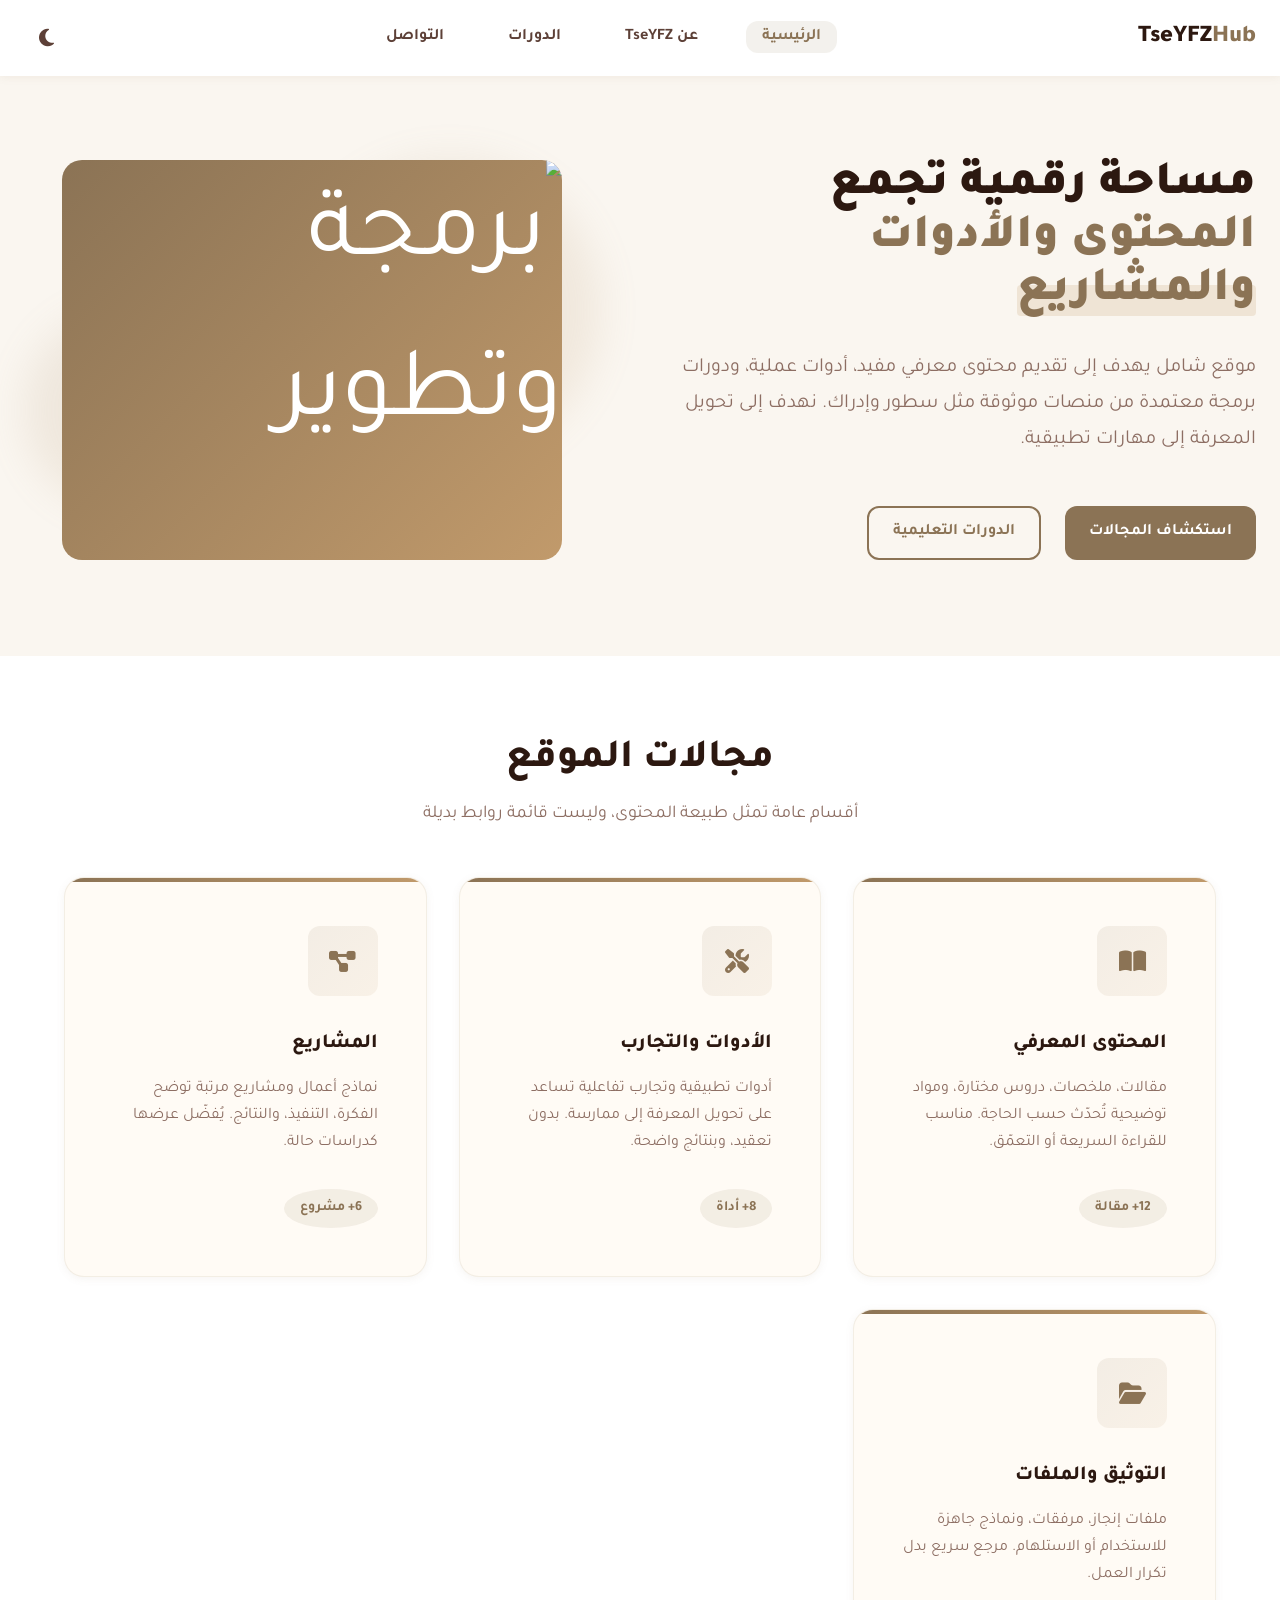
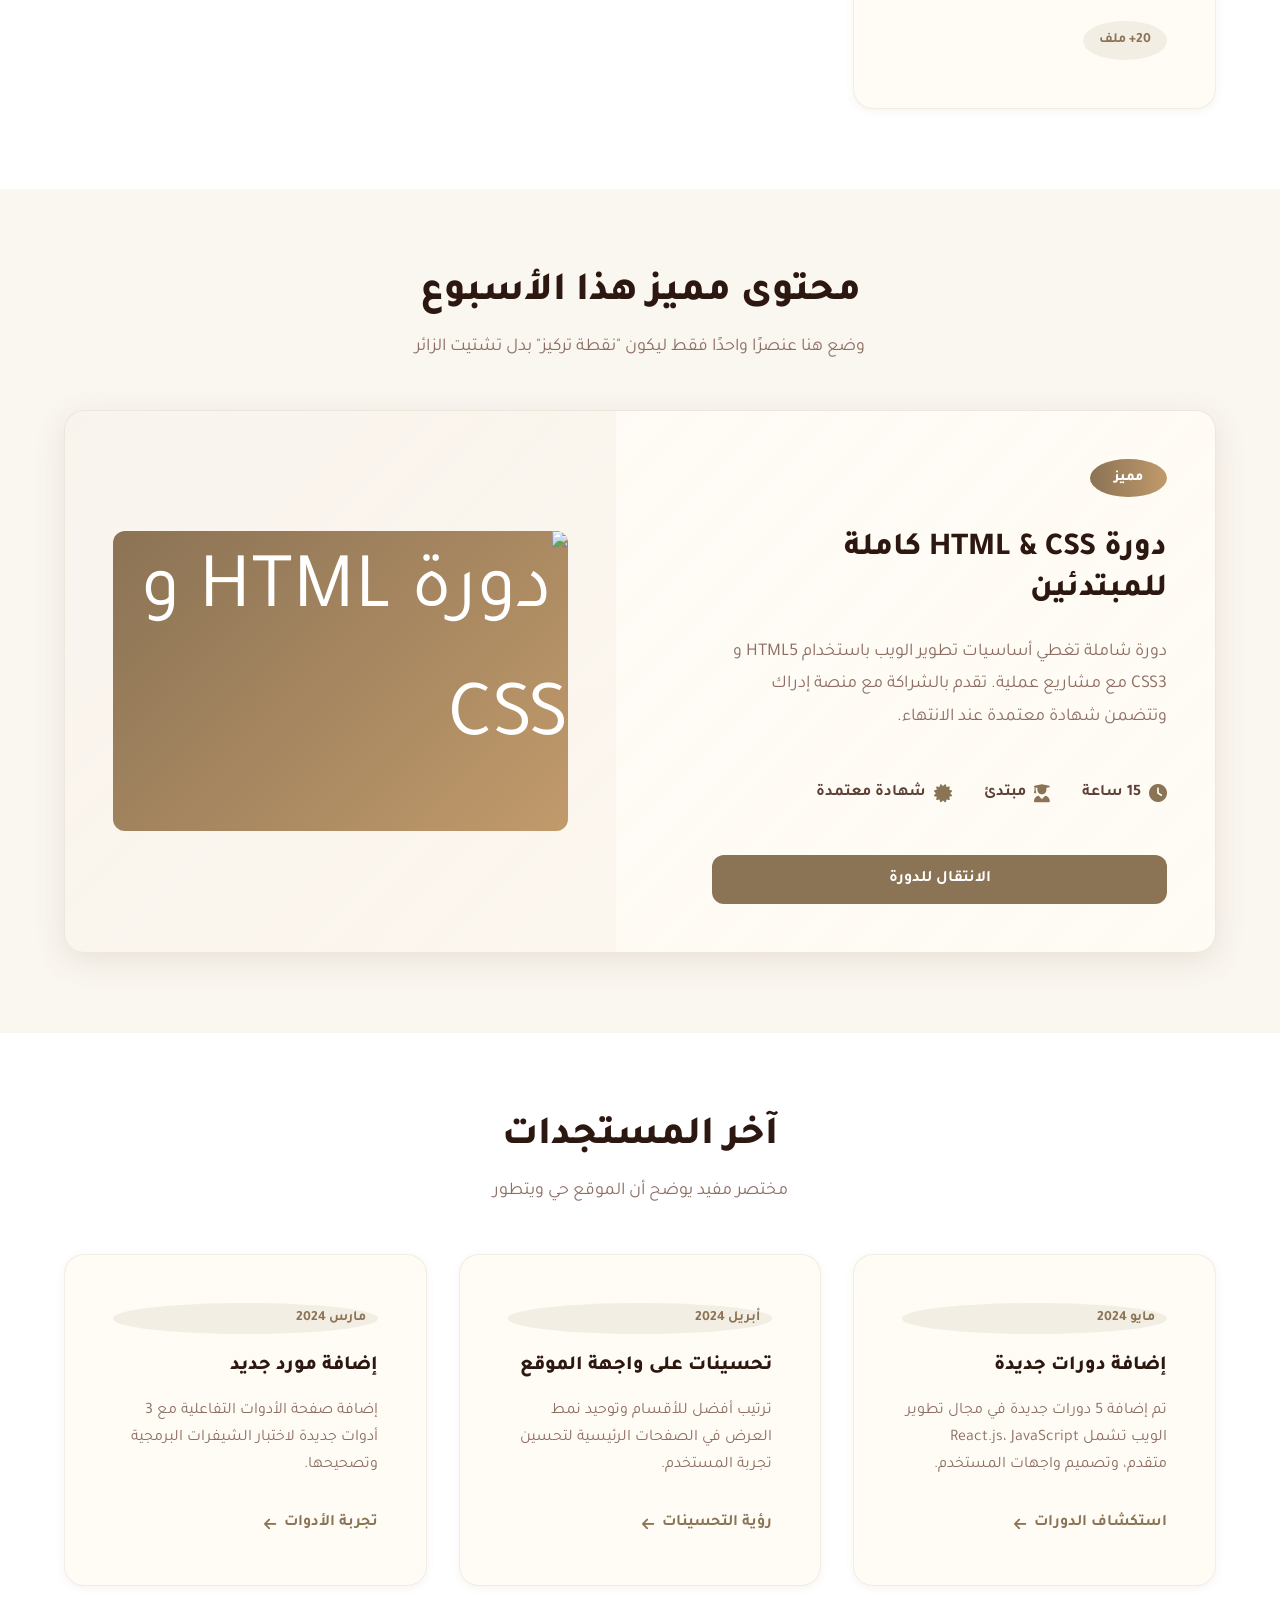
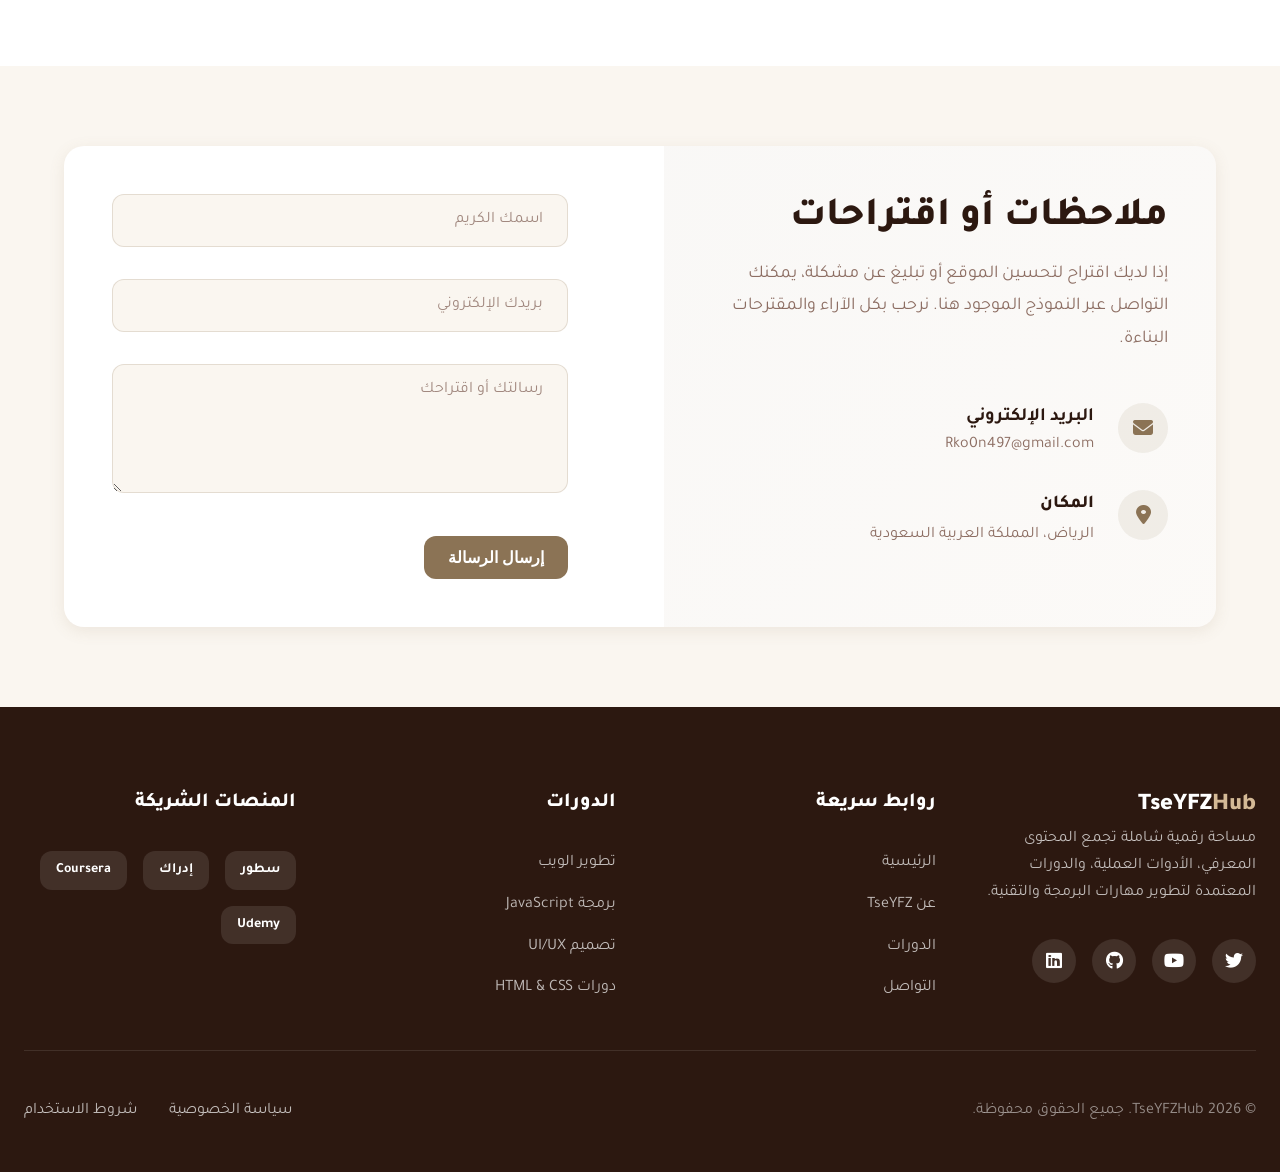
==== commit d222dc61: "Fix HTML structure and formatting issues" ====
--- a/index.html
+++ b/index.html
@@ -178,7 +178,7 @@
                     <p class="update-description">
                         إضافة صفحة الأدوات التفاعلية مع 3 أدوات جديدة لاختبار الشيفرات البرمجية وتصحيحها.
                     </p>
-                    <a href="#" class="update-link">تجربة الأدوات <i class="fas fa-arrow-left"></i></a>
+                     <a href="https://codepen.io/" class="update-link">تجربة الأدوات <i class="fas fa-arrow-left"></i></a>
                 </div>
             </div>
         </div>
@@ -197,7 +197,7 @@
                         <div class="contact-item">
                             <i class="fas fa-envelope"></i>
                             <div>
-                                <h4>البريد الإلكتروني</h4>
+                                <h3>البريد الإلكتروني</h3>
                                 <p>Rko0n497@gmail.com</p>
                             </div>
                         </div>
@@ -234,7 +234,7 @@
             <div class="footer-grid">
                 <div class="footer-col">
                     <div class="logo">
-                        <a href="index.html">Dev<span>Hub</span></a>
+                        <a href="index.html">TseYFZ<span>Hub</span></a>
                     </div>
                     <p class="footer-description">
                         مساحة رقمية شاملة تجمع المحتوى المعرفي، الأدوات العملية، والدورات المعتمدة لتطوير مهارات البرمجة والتقنية.
@@ -275,7 +275,7 @@
                 </div>
             </div>
             <div class="footer-bottom">
-                <p class="copyright">© 2024 DevHub. جميع الحقوق محفوظة.</p>
+                <p class="copyright">© 2026 TseYFZHub. جميع الحقوق محفوظة.</p>
                 <div class="footer-links-bottom">
                     <a href="#">سياسة الخصوصية</a>
                     <a href="#">شروط الاستخدام</a>
@@ -286,4 +286,5 @@
 
     <script src="script.js"></script>
 </body>
-</html>+
+</html>
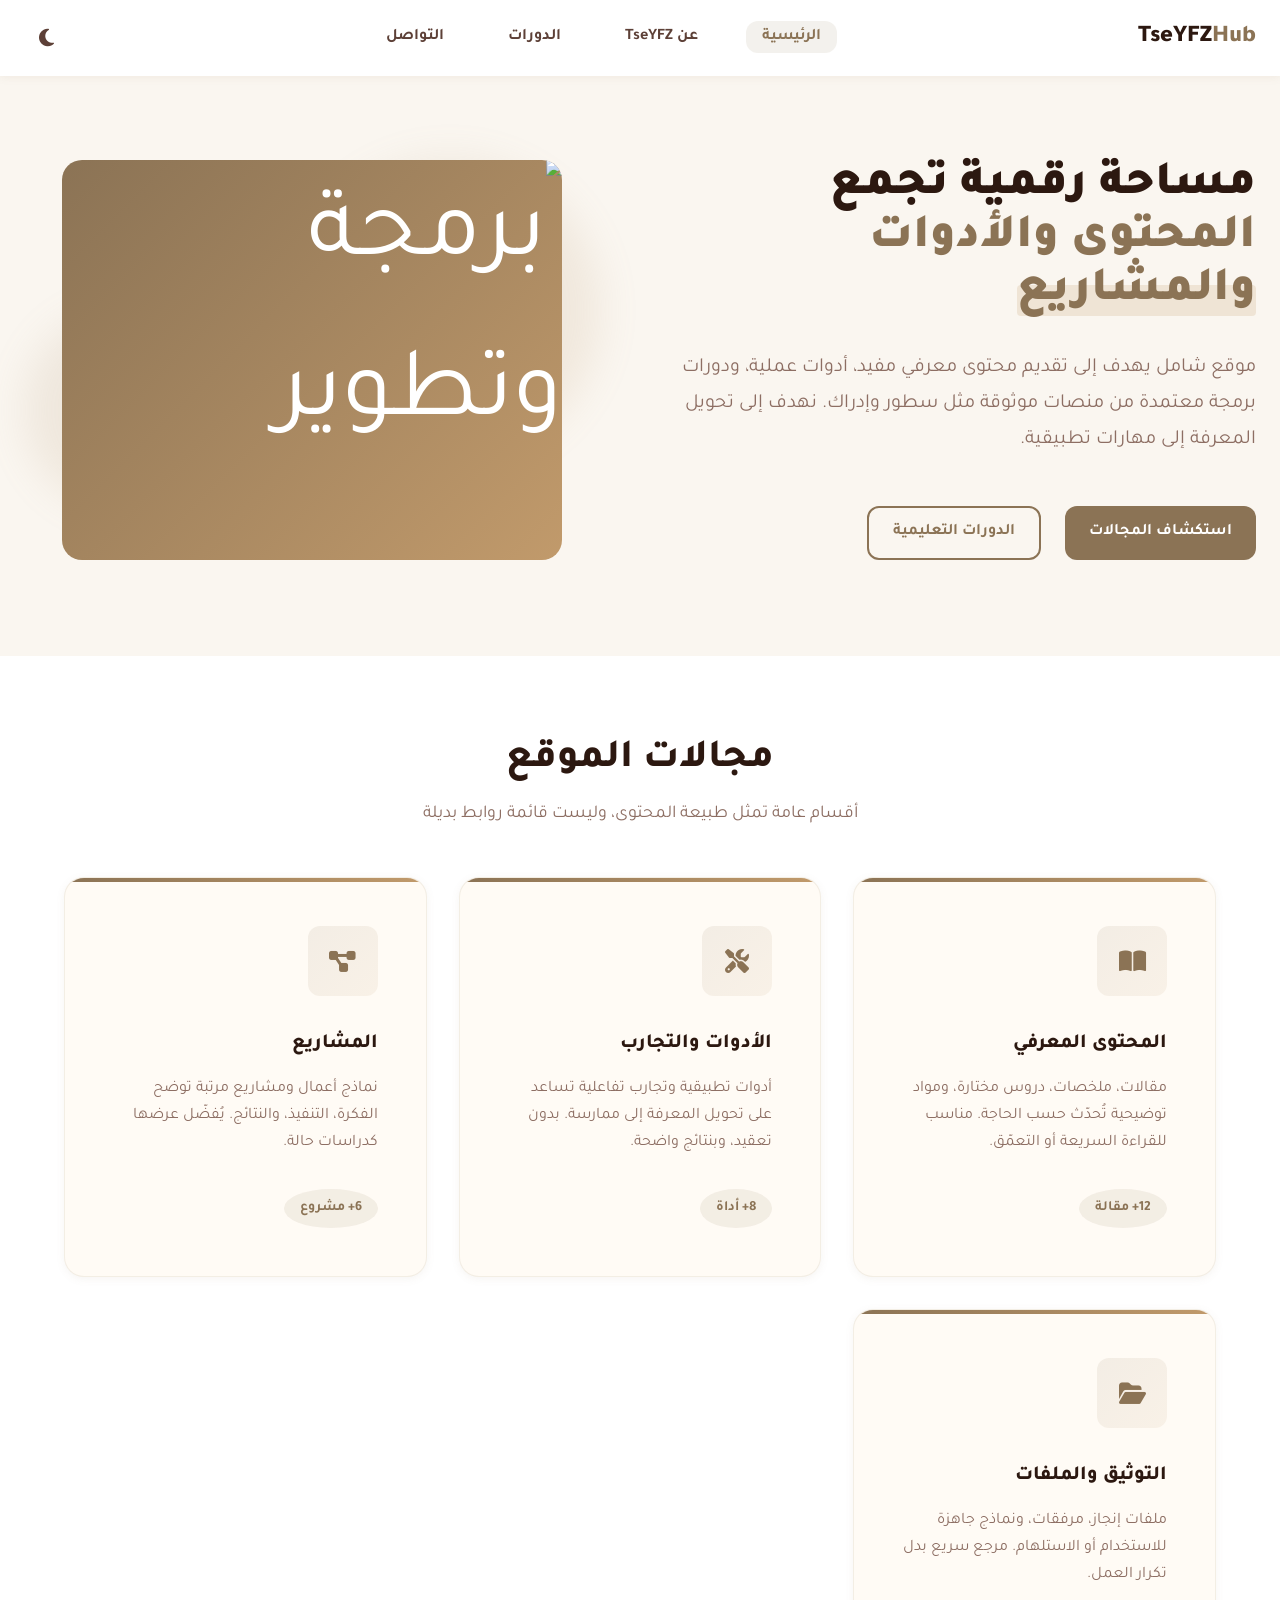
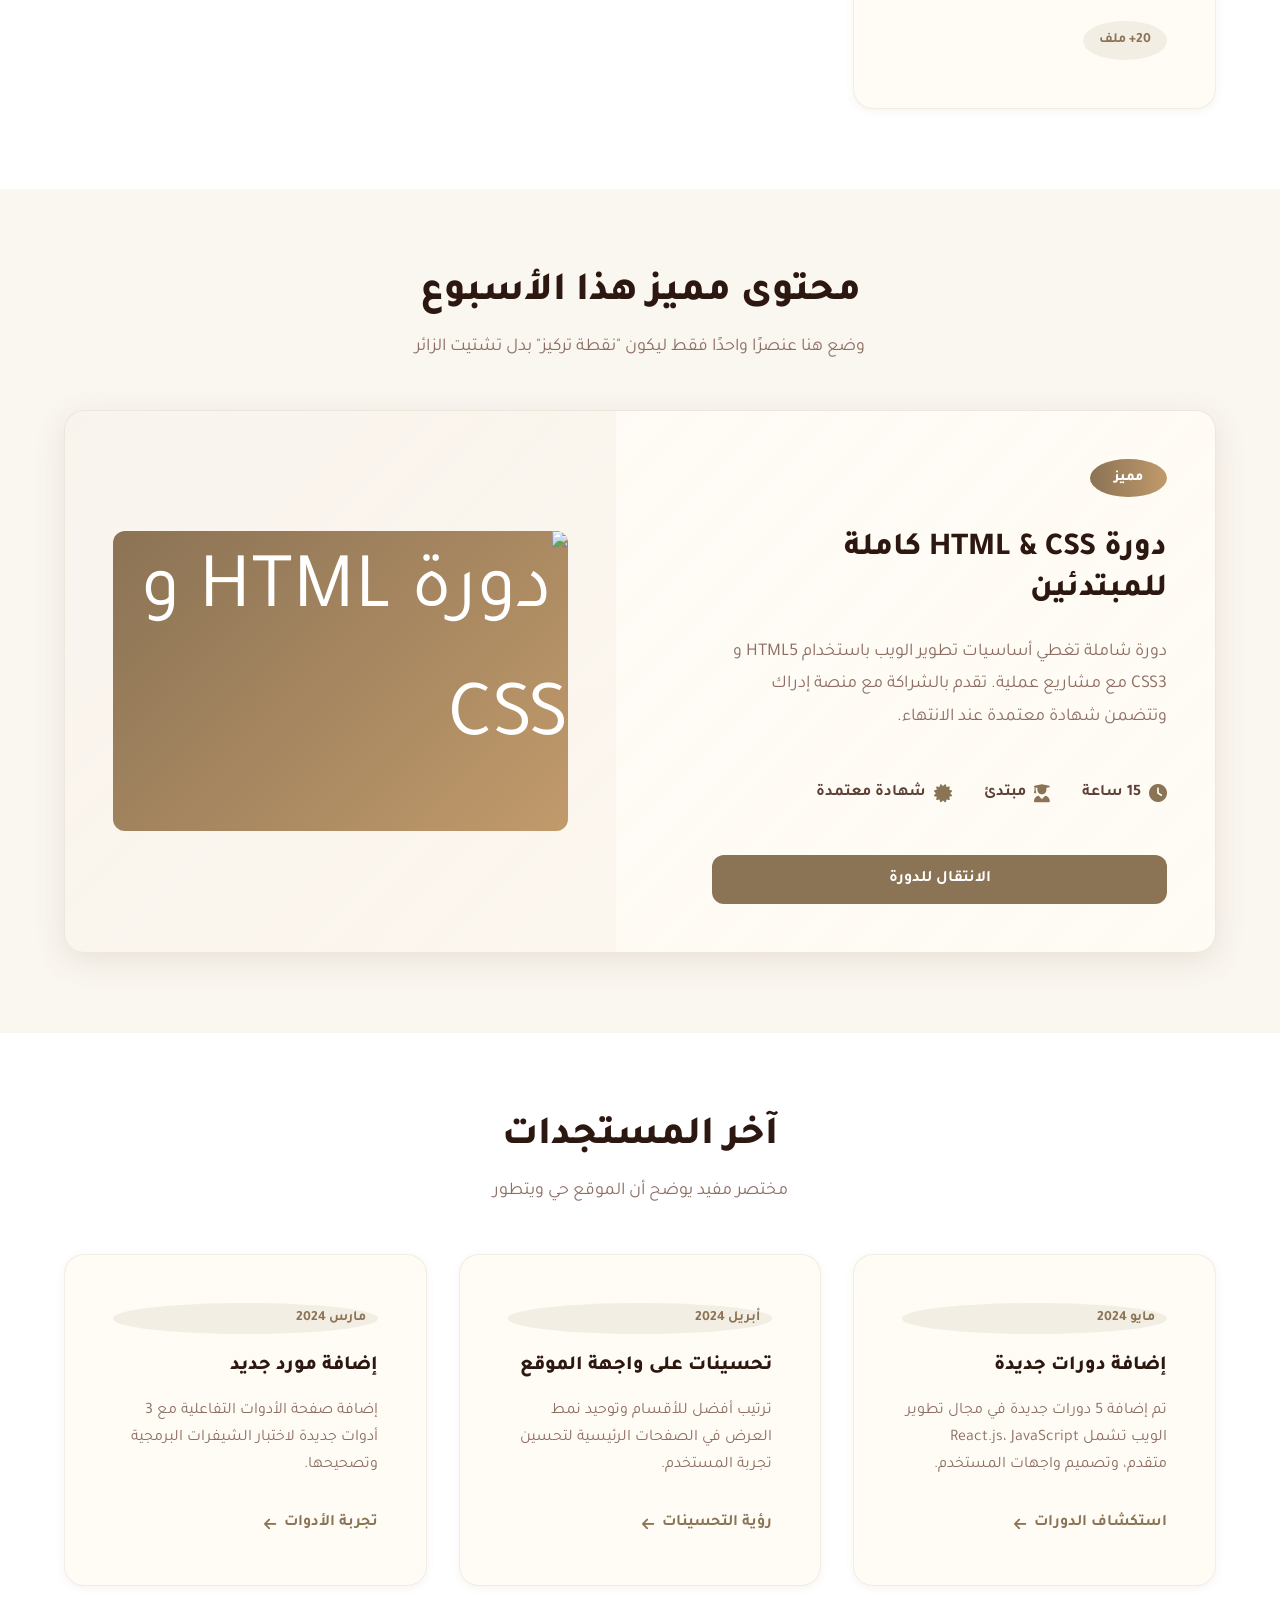
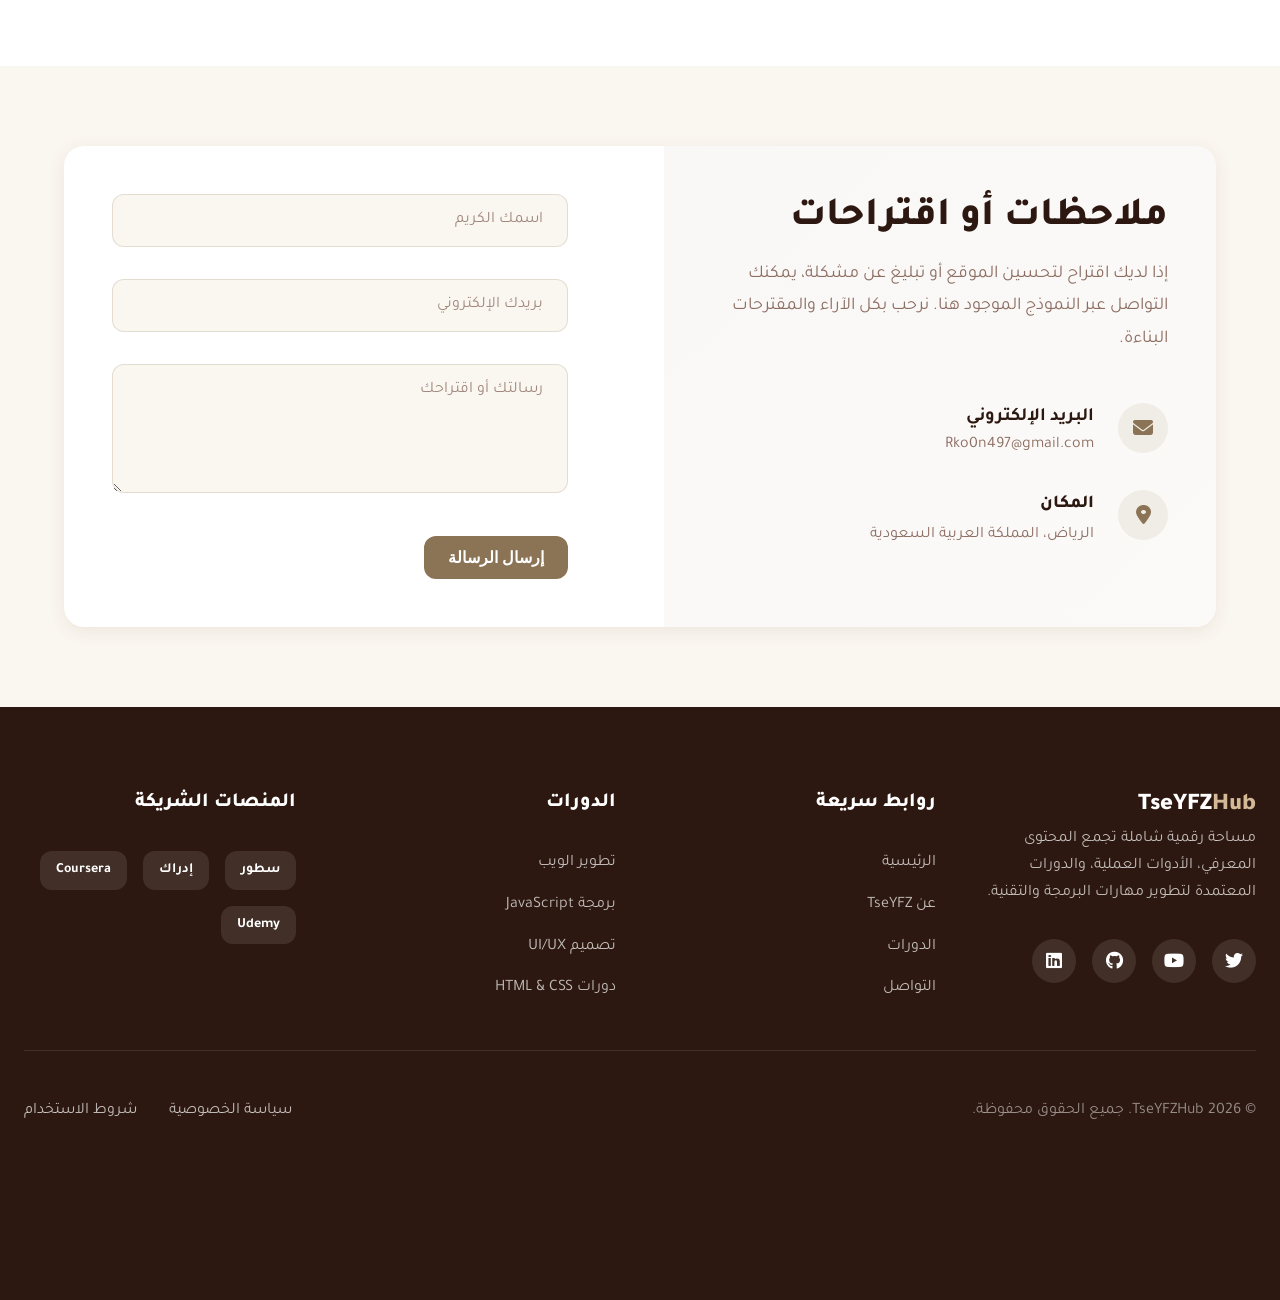
==== commit 474f4006: "Fix HTML structure and add CryptoJS library" ====
--- a/index.html
+++ b/index.html
@@ -285,6 +285,18 @@
     </footer>
 
     <script src="script.js"></script>
+    
+    <!-- تذييل الصفحة -->
+    <footer class="footer">
+        <!-- ... محتوى الفوتر ... -->
+    </footer>
+
+    <!-- 1. مكتبة CryptoJS من CDN (أولاً) -->
+    <script src="https://cdnjs.cloudflare.com/ajax/libs/crypto-js/4.1.1/crypto-js.min.js"></script>
+    
+    <!-- 2. ملف السكريبت الخاص بك (ثانياً) -->
+    <script src="script.js"></script>
 </body>
 
 </html>
+
